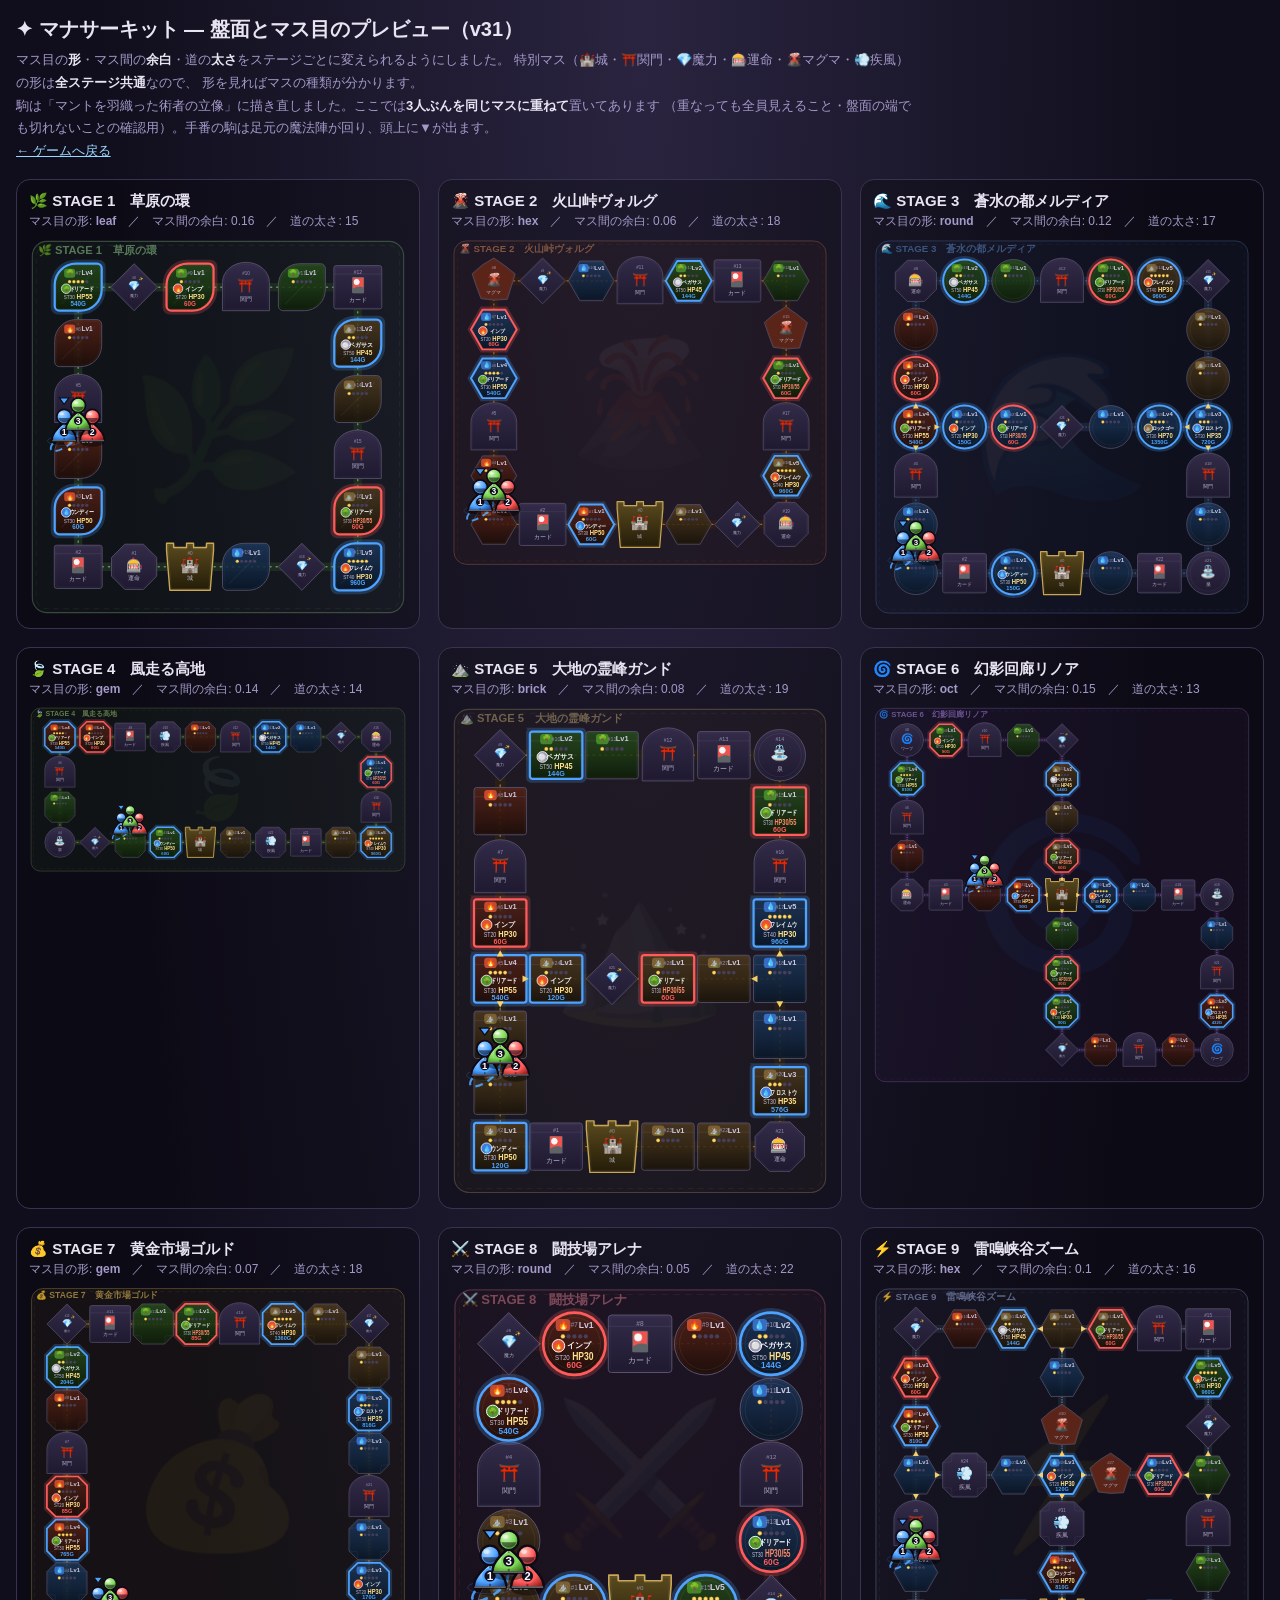
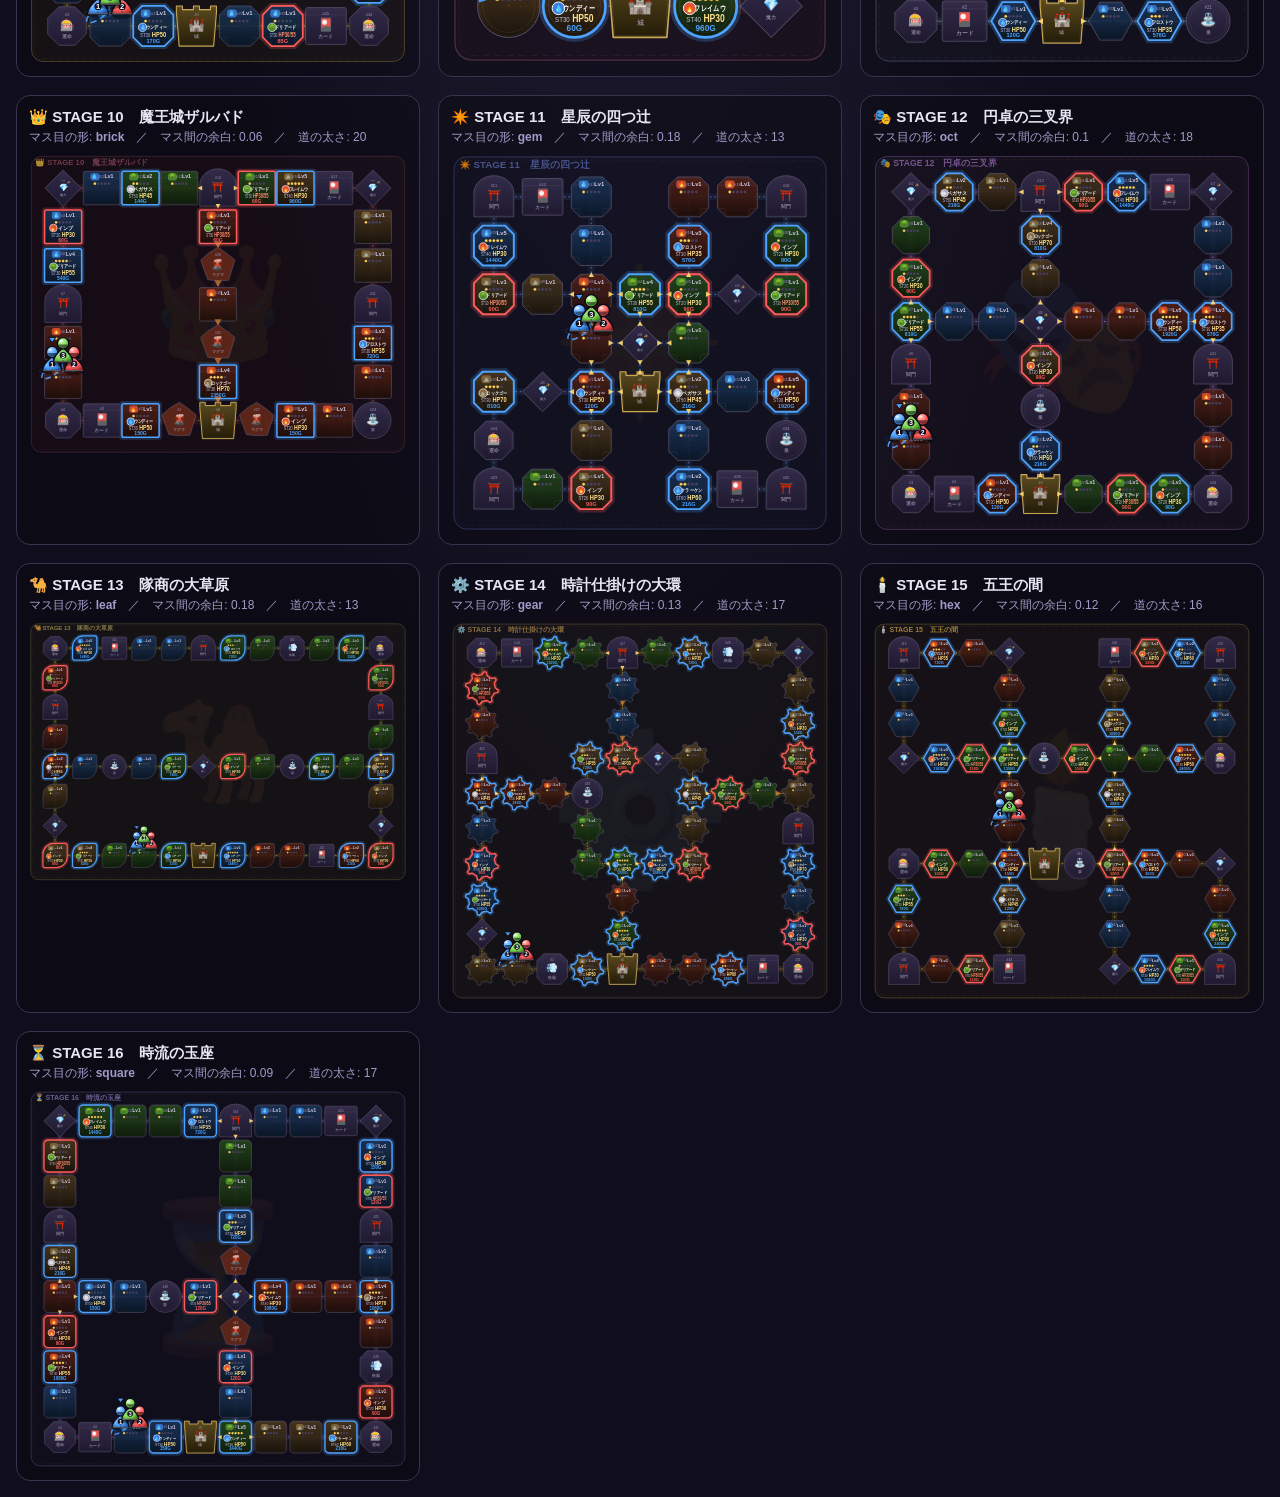
==== preview-board.html @ e557ed65 "v31 盤面/マス目の刷新・盤面上での方向選択・駒の作り直し・🤝絆21組 原さんの要望6件に対応。  ① 盤面とマス目の改修（四角でなくて良い／レイアウトを柔軟に／ステージの違いを明確に）    - " ====
<!DOCTYPE html>
<html lang="ja">
<head>
<meta charset="UTF-8">
<meta name="viewport" content="width=device-width, initial-scale=1.0">
<title>マナサーキット — 盤面プレビュー（v31）</title>
<!--
  盤面とマス目の見た目だけを並べて確認するためのページ（対戦はしない）。
  ゲーム本体と同じ js を読み込み、renderBoard をそのまま呼んで描いているので、
  ここで見えるものが実際の盤面と一致する。
  スマホからも https://haradsan.github.io/mana-circuit/preview-board.html で開ける。
-->
<style>
  body {
    margin: 0; padding: 16px;
    background: radial-gradient(ellipse at 50% 0%, #2a2440 0%, #100e1c 60%);
    color: #e8e4f2; font-family: "Yu Gothic UI", "Hiragino Sans", sans-serif;
  }
  h1 { font-size: 20px; margin: 0 0 6px; }
  .note { color: #a49ac9; font-size: 13px; line-height: 1.75; margin: 0 0 16px; max-width: 900px; }
  .note b { color: #e8e4f2; }
  .back { color: #9ad8ff; font-size: 13px; }
  .grid { display: grid; grid-template-columns: repeat(auto-fit, minmax(320px, 1fr)); gap: 18px; }
  .b { background: #00000044; border: 1px solid #3a3350; border-radius: 14px; padding: 12px; }
  .b h2 { font-size: 15px; margin: 0 0 2px; }
  .b p { font-size: 12px; color: #a49ac9; margin: 0 0 8px; }
  .b svg { width: 100%; height: auto; display: block; }
</style>
</head>
<body>
<h1>✦ マナサーキット — 盤面とマス目のプレビュー（v31）</h1>
<p class="note">
  マス目の<b>形</b>・マス間の<b>余白</b>・道の<b>太さ</b>をステージごとに変えられるようにしました。
  特別マス（🏰城・⛩️関門・💎魔力・🎰運命・🌋マグマ・💨疾風）の形は<b>全ステージ共通</b>なので、
  形を見ればマスの種類が分かります。<br>
  駒は「マントを羽織った術者の立像」に描き直しました。ここでは<b>3人ぶんを同じマスに重ねて</b>置いてあります
  （重なっても全員見えること・盤面の端でも切れないことの確認用）。手番の駒は足元の魔法陣が回り、頭上に▼が出ます。<br>
  <a class="back" href="index.html">← ゲームへ戻る</a>
</p>
<div class="grid" id="grid"></div>

<!-- 本体と同じスクリプト（描画に必要なものだけ） -->
<script src="js/sfx.js?v=31"></script>
<script src="js/profile.js?v=31"></script>
<script src="js/cards.js?v=31"></script>
<script src="js/art.js?v=31"></script>
<script src="js/stages.js?v=31"></script>
<script src="js/chars.js?v=31"></script>
<script src="js/weekly.js?v=31"></script>
<script src="js/state.js?v=31"></script>
<script src="js/battle.js?v=31"></script>
<script src="js/ai.js?v=31"></script>
<script src="js/ui.js?v=31"></script>
<script>
// 全16ステージを、実際の renderBoard で1枚ずつ描き出す。
// renderBoard は #board へ書き込むので、作業用の svg を都度 #board に成り代わらせてから描き、
// 出来上がった markup をカードへ移す。
const SAMPLE_MOBS = ["undine", "flamewolf", "rockgolem", "dryad", "frostwolf", "kraken", "pegasus", "imp"];

function makeBoardSVG(stageIdx) {
  const stage = STAGES[stageIdx];
  // newGame は collection.js / main.js に依存しない範囲で使える（state.js）
  const g = newGame(stageIdx, { training: true, royale: true }); // 3人ぶんの駒を出して重なりを確認する
  applyStageLook(stage);
  // 見本として所有地・レベル・駐留クリーチャーを程よく散らす
  const lands = g.tiles.filter(t => t.type === "LAND");
  lands.forEach((t, i) => {
    if (i % 3 === 0) {
      const id = SAMPLE_MOBS[i % SAMPLE_MOBS.length];
      t.owner = 0; t.level = (i % 5) + 1; t.creature = { cardId: id, hp: CARD_BY_ID[id].hp };
    } else if (i % 4 === 0) {
      const id = SAMPLE_MOBS[(i + 3) % SAMPLE_MOBS.length];
      t.owner = 1; t.level = (i % 4) + 1; t.creature = { cardId: id, hp: 30 };
    }
  });
  // 駒の重なりを見せるため、全員を同じマスに立たせる
  g.players.forEach(p => { p.pos = lands[1].id; p.alive = true; });
  g.current = 0;

  const svg = document.createElementNS("http://www.w3.org/2000/svg", "svg");
  svg.id = "board";
  document.body.appendChild(svg);          // renderBoard は getElementById("board") を見る
  const prevG = window.G;
  window.G = g;                            // UI.selectableTiles 等の参照先を合わせる
  applyBoardViewBox(g);
  renderBoard(g);
  window.G = prevG;
  svg.removeAttribute("id");
  svg.remove();
  return svg;
}

const grid = document.getElementById("grid");
STAGES.forEach((stage, i) => {
  const lk = stageLook(stage);
  const box = document.createElement("div");
  box.className = "b";
  box.innerHTML = `<h2>${stage.icon} STAGE ${i + 1}　${stage.name}</h2>` +
    `<p>マス目の形: <b>${lk.shape}</b>　／　マス間の余白: ${lk.gap}　／　道の太さ: ${lk.road}</p>`;
  box.appendChild(makeBoardSVG(i));
  grid.appendChild(box);
});
</script>
</body>
</html>
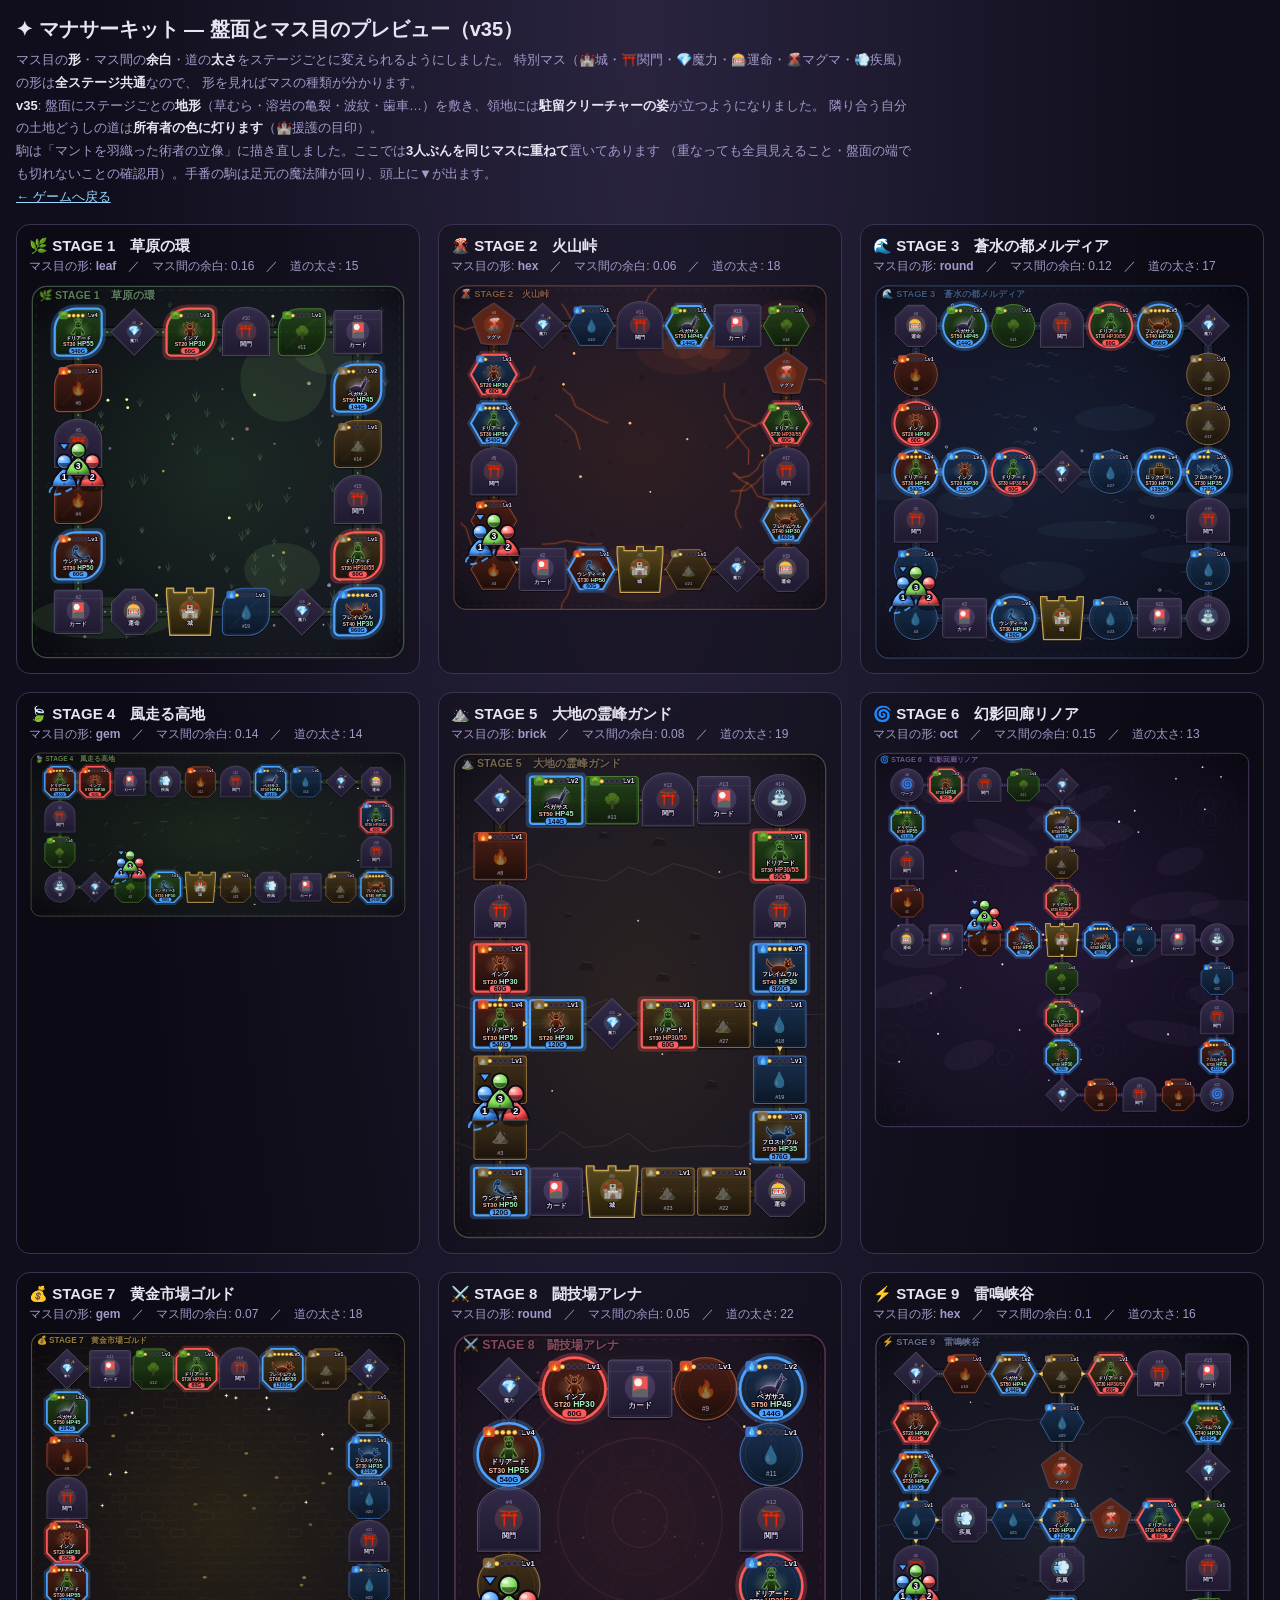
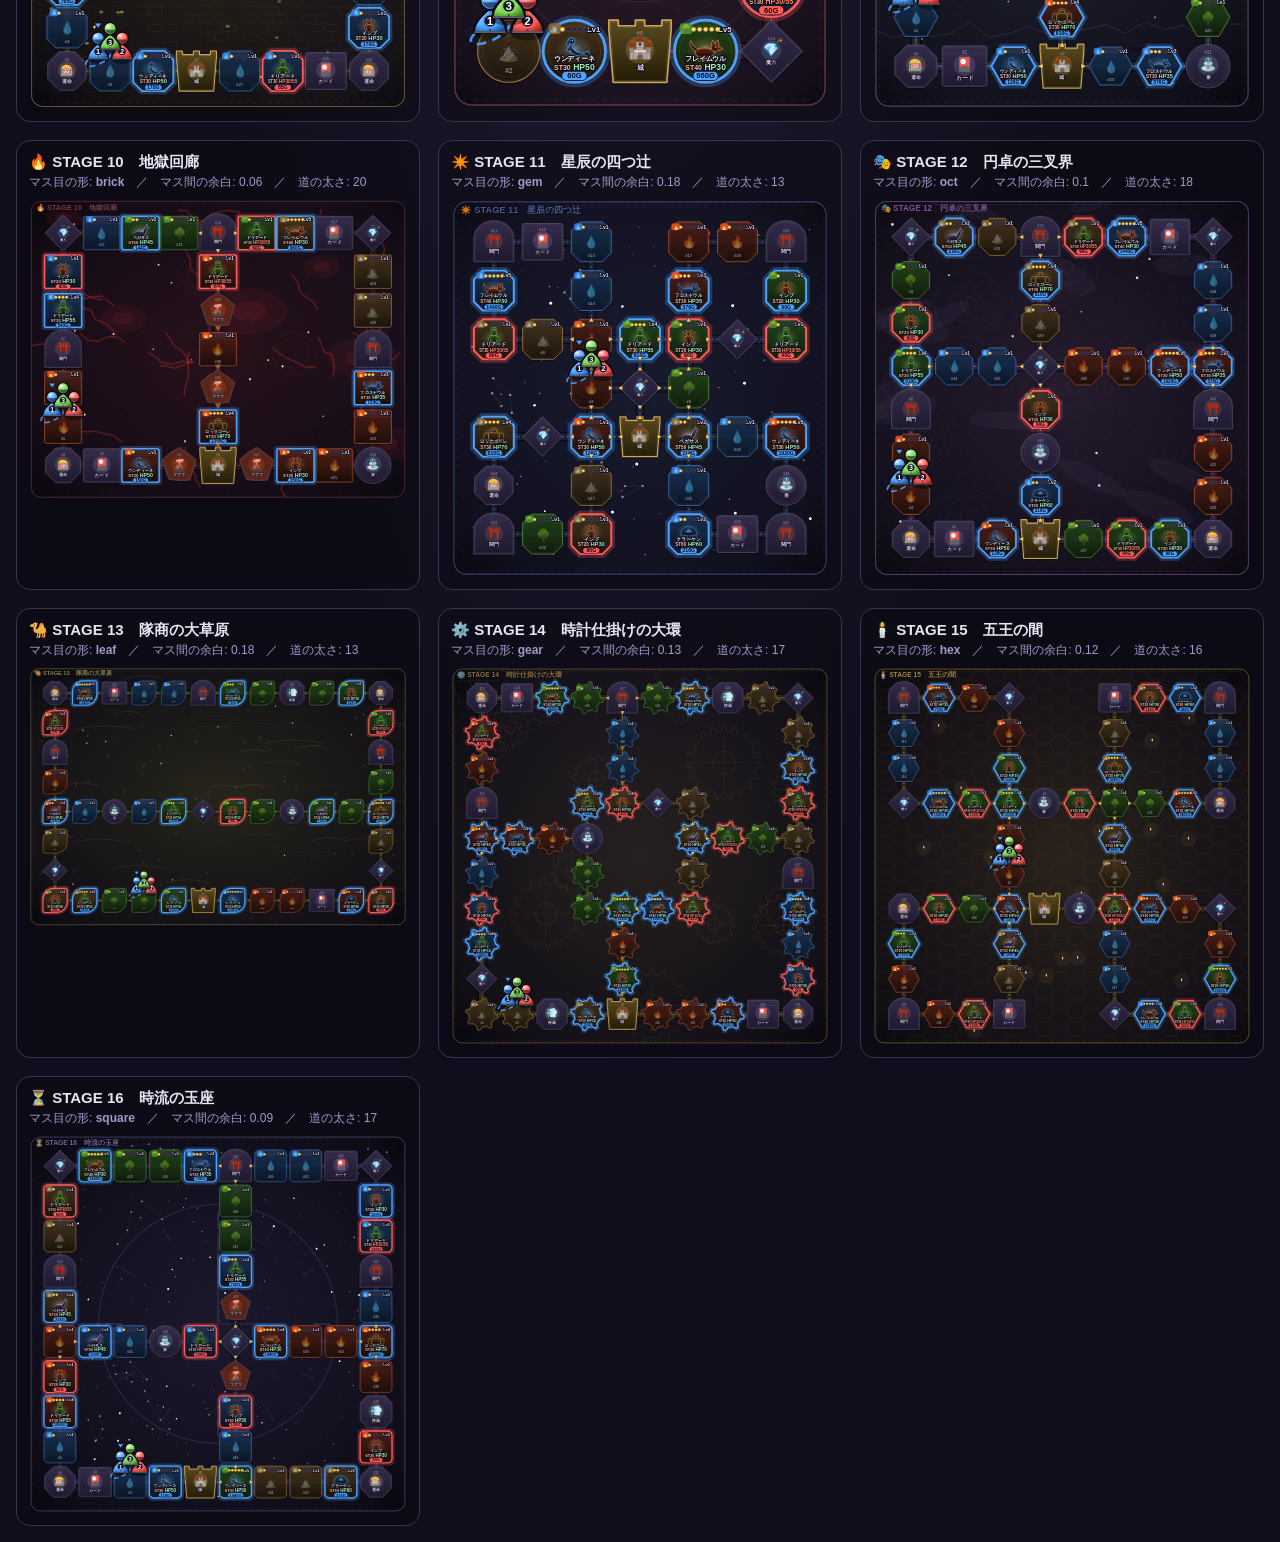
==== commit c9559879: "v35: ビジュアル＆UX大型アップデート（盤面の地形・バトル画面・カード刷新・🎯挑戦） ルール（勝利条件・通行料・バトルの計算・AI）は変えず、見た目・操作感・演出を全面刷新。  - UI/UX: " ====
--- a/preview-board.html
+++ b/preview-board.html
@@ -3,7 +3,7 @@
 <head>
 <meta charset="UTF-8">
 <meta name="viewport" content="width=device-width, initial-scale=1.0">
-<title>マナサーキット — 盤面プレビュー（v31）</title>
+<title>マナサーキット — 盤面プレビュー（v35）</title>
 <!--
   盤面とマス目の見た目だけを並べて確認するためのページ（対戦はしない）。
   ゲーム本体と同じ js を読み込み、renderBoard をそのまま呼んで描いているので、
@@ -25,14 +25,36 @@
   .b h2 { font-size: 15px; margin: 0 0 2px; }
   .b p { font-size: 12px; color: #a49ac9; margin: 0 0 8px; }
   .b svg { width: 100%; height: auto; display: block; }
+  /* v35: マス目の表示密度（詳細表示のみ）と地形の動き（本体の style.css と同じ規則の抜粋） */
+  .t-lo { display: none; }
+  .amb { transform-box: fill-box; }
+  .amb-rise { animation: amb-rise linear infinite; }
+  @keyframes amb-rise { 0% { transform: translate(0, 12px); opacity: 0; } 15% { opacity: 0.9; } 85% { opacity: 0.6; } 100% { transform: translate(8px, -95px); opacity: 0; } }
+  .amb-drift { animation: amb-drift ease-in-out infinite alternate; }
+  @keyframes amb-drift { 0% { transform: translate(-14px, 8px); opacity: 0.15; } 50% { opacity: 0.95; } 100% { transform: translate(16px, -10px); opacity: 0.2; } }
+  .amb-twinkle { animation: amb-twinkle ease-in-out infinite; }
+  @keyframes amb-twinkle { 0%, 100% { opacity: 0.08; } 50% { opacity: 0.95; } }
+  .amb-flash { animation: amb-flash linear infinite; opacity: 0; }
+  @keyframes amb-flash { 0%, 88%, 100% { opacity: 0; } 89% { opacity: 0.95; } 90.5% { opacity: 0.15; } 92% { opacity: 0.85; } 95% { opacity: 0; } }
+  .amb-flicker { transform-origin: center bottom; animation: amb-flicker ease-in-out infinite alternate; }
+  @keyframes amb-flicker { 0% { opacity: 0.55; transform: scaleY(0.88); } 100% { opacity: 1; transform: scaleY(1.12); } }
+  .amb-spin { transform-box: fill-box; transform-origin: center; animation: amb-spin linear infinite; }
+  .amb-spin.rev { animation-direction: reverse; }
+  @keyframes amb-spin { to { transform: rotate(360deg); } }
+  .wind { animation: wind-flow 4.5s linear infinite; }
+  @keyframes wind-flow { to { stroke-dashoffset: -156; } }
+  .lk-flow { stroke-opacity: 0.9; animation: lk-flow 1.1s linear infinite; }
+  @keyframes lk-flow { to { stroke-dashoffset: -28; } }
 </style>
 </head>
 <body>
-<h1>✦ マナサーキット — 盤面とマス目のプレビュー（v31）</h1>
+<h1>✦ マナサーキット — 盤面とマス目のプレビュー（v35）</h1>
 <p class="note">
   マス目の<b>形</b>・マス間の<b>余白</b>・道の<b>太さ</b>をステージごとに変えられるようにしました。
   特別マス（🏰城・⛩️関門・💎魔力・🎰運命・🌋マグマ・💨疾風）の形は<b>全ステージ共通</b>なので、
   形を見ればマスの種類が分かります。<br>
+  <b>v35</b>: 盤面にステージごとの<b>地形</b>（草むら・溶岩の亀裂・波紋・歯車…）を敷き、領地には<b>駐留クリーチャーの姿</b>が立つようになりました。
+  隣り合う自分の土地どうしの道は<b>所有者の色に灯ります</b>（🏰援護の目印）。<br>
   駒は「マントを羽織った術者の立像」に描き直しました。ここでは<b>3人ぶんを同じマスに重ねて</b>置いてあります
   （重なっても全員見えること・盤面の端でも切れないことの確認用）。手番の駒は足元の魔法陣が回り、頭上に▼が出ます。<br>
   <a class="back" href="index.html">← ゲームへ戻る</a>
@@ -40,17 +62,18 @@
 <div class="grid" id="grid"></div>
 
 <!-- 本体と同じスクリプト（描画に必要なものだけ） -->
-<script src="js/sfx.js?v=31"></script>
-<script src="js/profile.js?v=31"></script>
-<script src="js/cards.js?v=31"></script>
-<script src="js/art.js?v=31"></script>
-<script src="js/stages.js?v=31"></script>
-<script src="js/chars.js?v=31"></script>
-<script src="js/weekly.js?v=31"></script>
-<script src="js/state.js?v=31"></script>
-<script src="js/battle.js?v=31"></script>
-<script src="js/ai.js?v=31"></script>
-<script src="js/ui.js?v=31"></script>
+<script src="js/sfx.js?v=35"></script>
+<script src="js/profile.js?v=35"></script>
+<script src="js/cards.js?v=35"></script>
+<script src="js/art.js?v=35"></script>
+<script src="js/scenery.js?v=35"></script>
+<script src="js/stages.js?v=35"></script>
+<script src="js/chars.js?v=35"></script>
+<script src="js/weekly.js?v=35"></script>
+<script src="js/state.js?v=35"></script>
+<script src="js/battle.js?v=35"></script>
+<script src="js/ai.js?v=35"></script>
+<script src="js/ui.js?v=35"></script>
 <script>
 // 全16ステージを、実際の renderBoard で1枚ずつ描き出す。
 // renderBoard は #board へ書き込むので、作業用の svg を都度 #board に成り代わらせてから描き、
